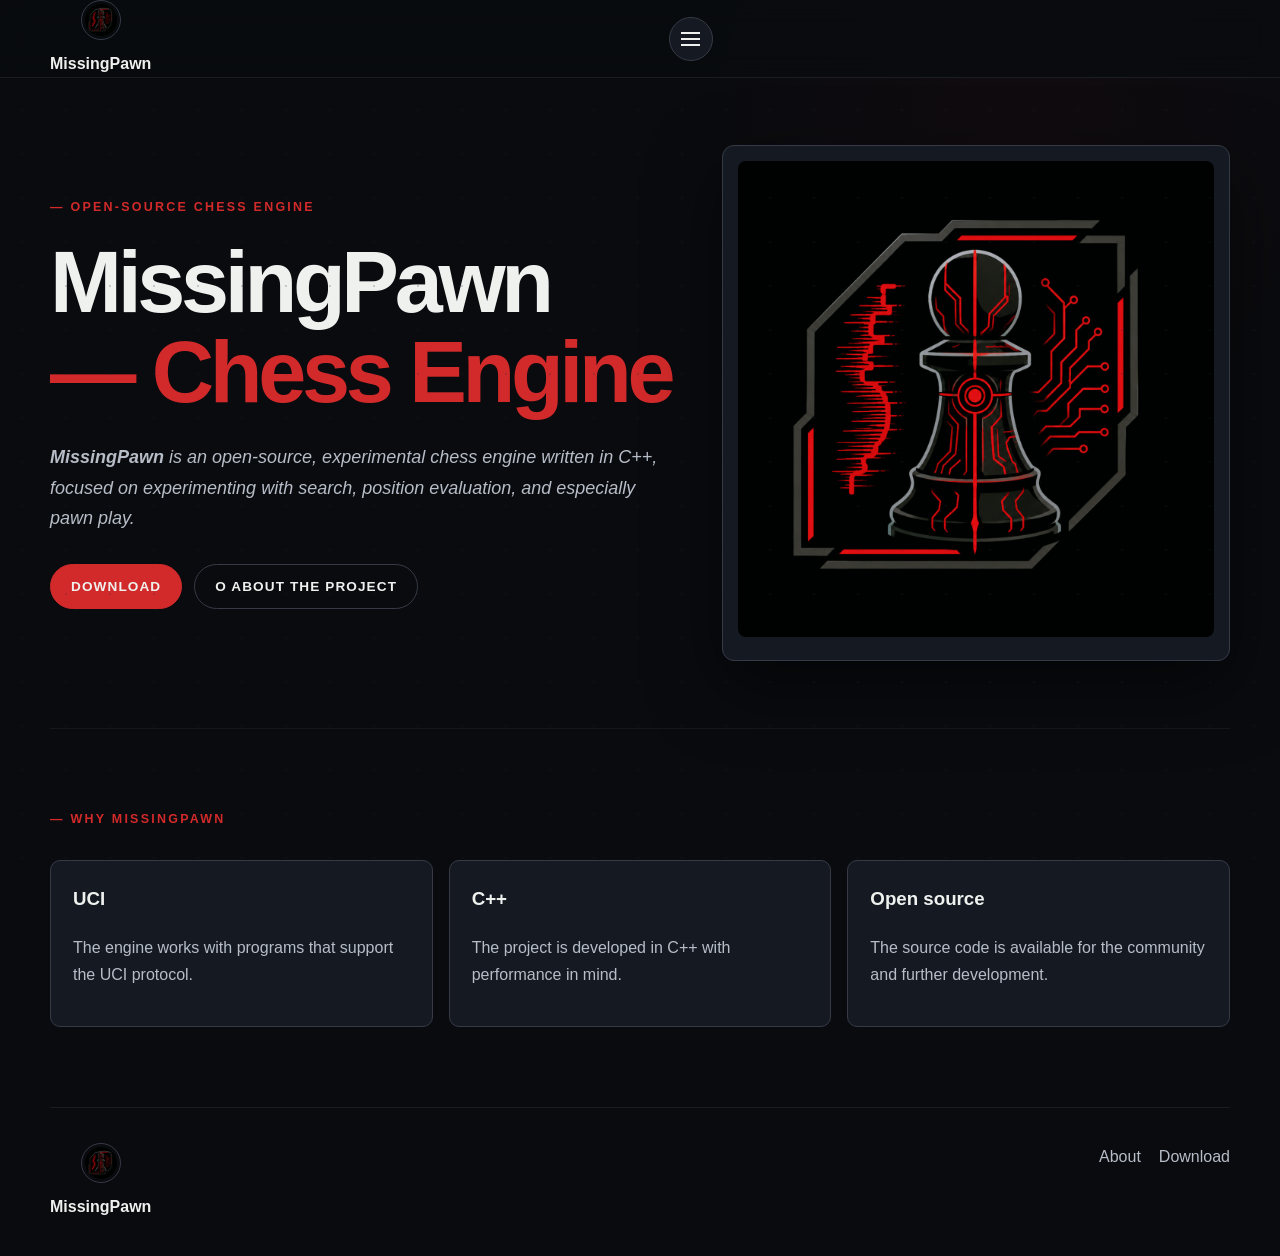
==== index.html @ 5ec64301 "new info" ====
<!doctype html>
<html lang="pl">

<head>
    <meta charset="utf-8">
    <meta name="google-site-verification" content="X1_j0wpabfdaiTEHLv1ereZzIuherlZGBF6dgvLdoUY" />
    <link rel="icon" href="assets/missingpawn-icon.ico" type="image/x-icon">
    <meta name="viewport" content="width=device-width, initial-scale=1">
    <meta name="description" content="MissingPawn — open-source UCI chess engine written in C++. Experimental project focused on pawn play and move search.">
    <link rel="canonical" href="https://missinghacker20.github.io/MissingPawn-website/">
    <meta property="og:title" content="MissingPawn — Open-Source Chess Engine">
    <meta property="og:description" content="Open-source UCI chess engine written in C++, focused on tactical pawn play.">
    <meta property="og:url" content="https://missinghacker20.github.io/MissingPawn-website/">
    <meta property="og:image" content="https://missinghacker20.github.io/MissingPawn-website/assets/missingpawn-logo.png">
    <meta property="og:image:alt" content="Official MissingPawn chess engine logo">
    <meta property="og:type" content="website">
    <meta name="twitter:card" content="summary">
    <meta name="twitter:title" content="MissingPawn — Open-Source Chess Engine">
    <meta name="twitter:description" content="Open-source UCI chess engine written in C++, focused on tactical pawn play.">
    <meta name="twitter:image" content="https://missinghacker20.github.io/MissingPawn-website/assets/missingpawn-logo.png">
<script type="application/ld+json">
         {"@context":"https://schema.org","@type":"SoftwareSourceCode","name":"MissingPawn","description":"Open-source UCI chess engine written in C++, focused on tactical pawn play.","programmingLanguage":"C++","codeRepository":"https://github.com/MissingHacker20/MissingPawn","author":{"@type":"Person","name":"MissingHacker20"},"url":"https://missinghacker20.github.io/MissingPawn-website/","image":"https://missinghacker20.github.io/MissingPawn-website/assets/missingpawn-logo.png"}
     </script>
    <title>MissingPawn — Open-Source Chess Engine</title>
    <style>
        :root {
            --bg: #090b0f;
            --panel: #151a22;
            --line: #353a46;
            --text: #eef1ee;
            --muted: #b7bdc7;
            --red: #d22a2a
        }

        * {
            box-sizing: border-box
        }

        html {
            scroll-behavior: smooth
        }

        body {
            margin: 0;
            color: var(--text);
            background: radial-gradient(circle at 80% 10%, #5b101018, transparent 25%), var(--bg);
            font: 16px/1.7 Segoe UI, Arial, sans-serif
        }

        body:before {
            content: "";
            position: fixed;
            inset: 0;
            background-image: radial-gradient(#202637 1px, transparent 1px);
            background-size: 44px 44px;
            opacity: .2;
            pointer-events: none
        }

        a {
            color: inherit;
            text-decoration: none
        }

        .site-header {
            position: sticky;
            top: 0;
            z-index: 2;
            background: #090b0fe8;
            border-bottom: 1px solid #ffffff14;
            backdrop-filter: blur(14px)
        }

        .header-wrap {
            width: min(1180px, calc(100% - 40px));
            min-height: 72px;
            margin: auto;
            display: flex;
            align-items: center;
            justify-content: space-between;
            gap: 20px
        }

        .brand {
            display: flex;
            flex-direction: column;
            align-items: center;
            gap: 10px;
            font-weight: 800
        }

        .brand img {
            width: 40px;
            height: 40px;
            border-radius: 50%;
            border: 1px solid var(--line);
            padding: 3px;
            aspect-ratio: 1;
        }

        .nav-toggle {
            display: flex;
            width: 44px;
            height: 44px;
            border: 1px solid var(--line);
            border-radius: 50%;
            background: var(--panel);
            color: var(--text);
            align-items: center;
            justify-content: center;
            cursor: pointer
        }

        .nav-toggle span,
        .nav-toggle span:before,
        .nav-toggle span:after {
            width: 19px;
            height: 2px;
            background: var(--text);
            display: block;
            position: relative
        }

        .nav-toggle span:before,
        .nav-toggle span:after {
            content: "";
            position: absolute;
            left: 0
        }

        .nav-toggle span:before {
            top: -6px
        }

        .nav-toggle span:after {
            top: 6px
        }

        .nav-toggle.open span {
            background: transparent
        }

        .nav-toggle.open span:before {
            top: 0;
            transform: rotate(45deg)
        }

        .nav-toggle.open span:after {
            top: 0;
            transform: rotate(-45deg)
        }

        .primary-menu {
            display: none;
            position: absolute;
            top: 72px;
            right: 20px;
            width: 240px;
            margin: 0;
            padding: 12px 20px;
            list-style: none;
            background: var(--panel);
            border: 1px solid var(--line);
            box-shadow: 0 15px 40px #0008
        }

        .primary-menu.open {
            display: block
        }

        .primary-menu a {
            display: block;
            padding: 10px 0;
            border-bottom: 1px solid #ffffff0f;
            color: var(--muted);
            font-weight: 700
        }

        .primary-menu a:hover,
        .primary-menu a.active {
            color: var(--text)
        }

        main,
        .site-footer {
            width: min(1180px, calc(100% - 40px));
            margin: auto
        }

        .hero {
            min-height: 650px;
            display: grid;
            grid-template-columns: 1.1fr .9fr;
            align-items: center;
            gap: 50px
        }

        .eyebrow,
        .kicker {
            color: var(--red);
            font-size: .78rem;
            font-weight: 800;
            letter-spacing: .18em;
            text-transform: uppercase
        }

        .eyebrow:before,
        .kicker:before {
            content: "— ";
        }

        h1 {
            font-size: clamp(3rem, 7vw, 5.4rem);
            line-height: 1.05;
            margin: 18px 0 24px;
            letter-spacing: -.05em
        }

        h1 span {
            color: var(--red)
        }

        p {
            color: var(--muted);
            max-width: 680px
        }

        .actions {
            display: flex;
            flex-wrap: wrap;
            gap: 12px;
            margin-top: 30px
        }

        .btn {
            display: inline-block;
            padding: 10px 20px;
            border: 1px solid var(--line);
            border-radius: 999px;
            font-weight: 800;
            font-size: .85rem;
            text-transform: uppercase;
            letter-spacing: .08em
        }

        .btn.primary {
            background: var(--red);
            border-color: var(--red)
        }

        .btn:hover {
            transform: translateY(-2px);
            border-color: var(--red)
        }

        .hero-visual {
            padding: 15px;
            border: 1px solid var(--line);
            border-radius: 12px;
            background: var(--panel);
            box-shadow: 0 25px 70px #0008
        }

        .hero-visual img {
            width: 100%;
            border-radius: 8px;
            aspect-ratio: 1;
        }

        .section {
            padding: 80px 0;
            border-top: 1px solid #ffffff0d
        }

        .cards {
            display: grid;
            grid-template-columns: repeat(3, 1fr);
            gap: 16px;
            margin-top: 30px
        }

        .card {
            padding: 22px;
            background: var(--panel);
            border: 1px solid var(--line);
            border-radius: 10px
        }

        .card h3 {
            margin-top: 0
        }

        .site-footer {
            padding: 35px 0;
            display: flex;
            justify-content: space-between;
            gap: 20px;
            border-top: 1px solid #ffffff12
        }

.footer-links {
            display: flex;
            gap: 18px;
            flex-wrap: wrap;
            color: var(--muted);
        }
        .lead { font-size: 1.125em; font-style: italic; }
    </style>
</head>

<body>
    <header class="site-header">
        <div class="header-wrap"><a class="brand" href="./"><img src="assets/missingpawn-logo.png" width="1024" height="1024"
                    alt="Logo MissingPawn"><span>MissingPawn</span></a><button class="nav-toggle" id="navToggle"
                aria-expanded="false" aria-controls="primaryMenu" aria-label="Open menu"><span></span></button>
            <nav>
                <ul class="primary-menu" id="primaryMenu">
                    <li><a class="active" href="./">Homepage</a></li>
                    <li><a href="About.html">About</a></li>
                    <li><a href="Downland.html">Download</a></li>
                </ul>
            </nav>
        </div>
    </header>
    <main>
        <section class="hero">
            <div>
                <div class="eyebrow">Open-source chess engine</div>
                <h1>MissingPawn<br><span>— Chess Engine</span></h1>
<p class="lead"><strong>MissingPawn</strong> is an open-source, experimental chess engine written in C++, focused on experimenting with search, position evaluation, and especially pawn play.</p>
                <div class="actions"><a class="btn primary" href="Downland.html">Download</a><a class="btn" href="About.html">O
                        About the project</a></div>
            </div>
            <div class="hero-visual"><img src="assets/missingpawn-logo.png" width="476" height="476" alt="MissingPawn chess engine"></div>
        </section>
        <section class="section">
            <div class="kicker">Why MissingPawn</div>
            <div class="cards">
                <article class="card">
                    <h3>UCI</h3>
                    <p>The engine works with programs that support the UCI protocol.</p>
                </article>
                <article class="card">
                    <h3>C++</h3>
                    <p>The project is developed in C++ with performance in mind.</p>
                </article>
                <article class="card">
                    <h3>Open source</h3>
                    <p>The source code is available for the community and further development.</p>
                </article>
            </div>
        </section>
    </main>
    <footer class="site-footer">
        <div class="brand"><img src="assets/missingpawn-logo.png" width="1024" height="1024" alt="Logo"><span>MissingPawn</span></div>
        <div class="footer-links"><a href="About.html">About</a><a href="Downland.html"
               >Download</a></div>
    </footer>
    <script>const b = document.getElementById('navToggle'), m = document.getElementById('primaryMenu'); b.addEventListener('click', () => { const open = m.classList.toggle('open'); b.classList.toggle('open', open); b.setAttribute('aria-expanded', open); });</script>
</body>

</html>
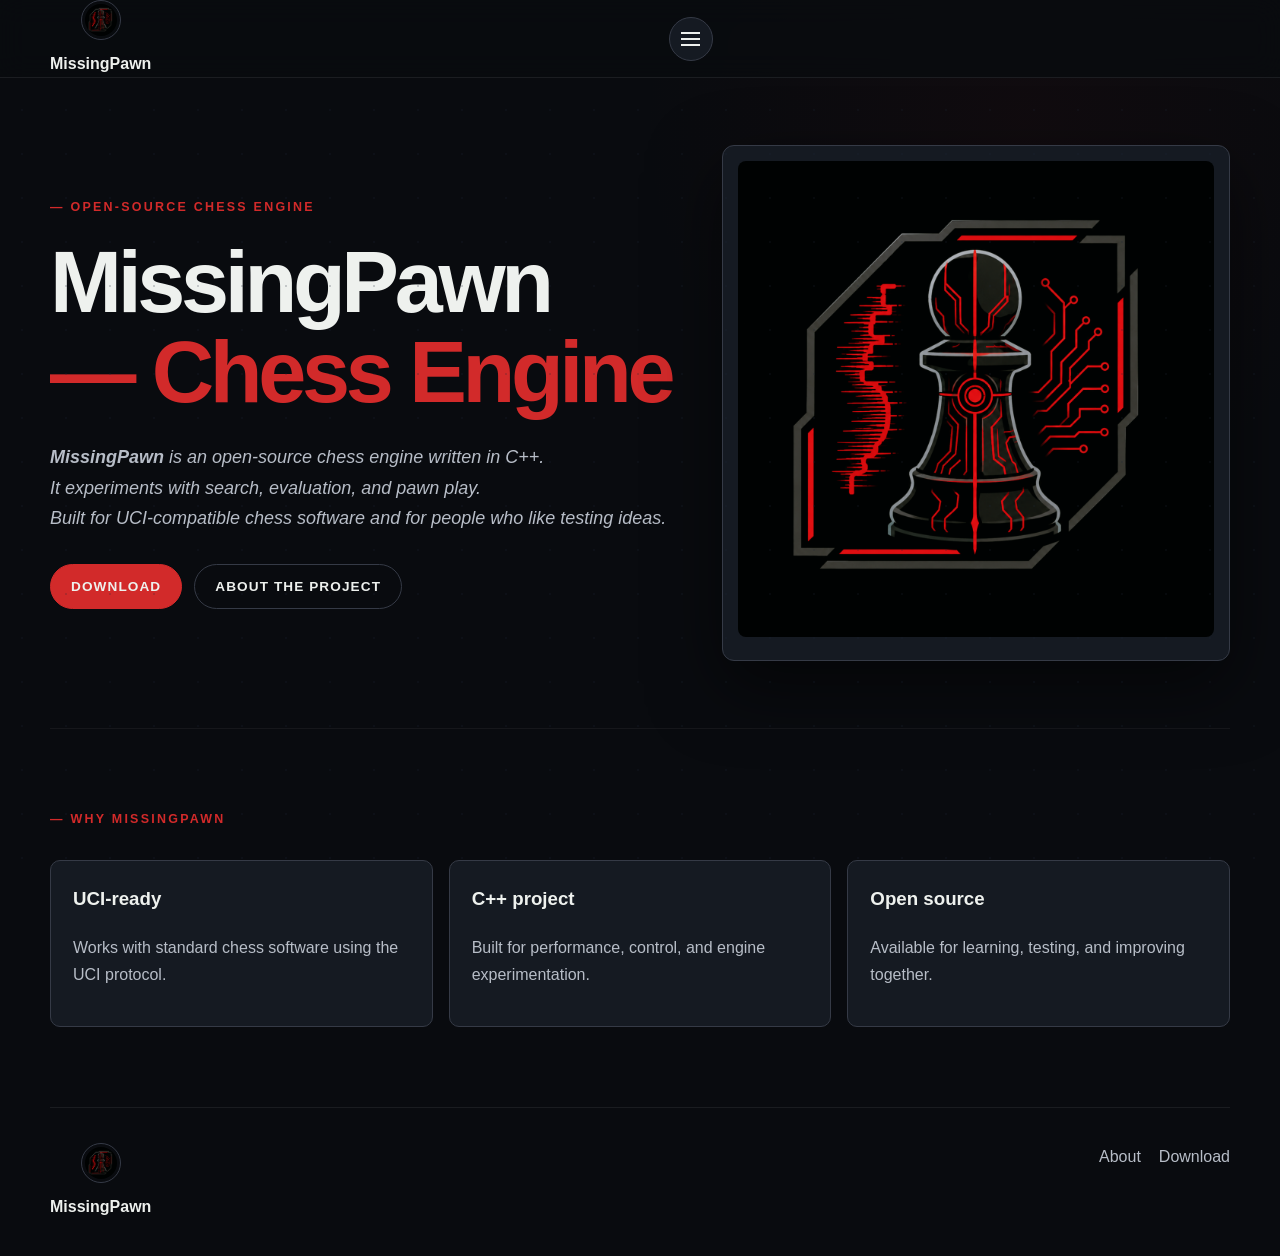
==== commit ea80ea8f: "new info v2" ====
--- a/index.html
+++ b/index.html
@@ -327,9 +327,10 @@
             <div>
                 <div class="eyebrow">Open-source chess engine</div>
                 <h1>MissingPawn<br><span>— Chess Engine</span></h1>
-<p class="lead"><strong>MissingPawn</strong> is an open-source, experimental chess engine written in C++, focused on experimenting with search, position evaluation, and especially pawn play.</p>
-                <div class="actions"><a class="btn primary" href="Downland.html">Download</a><a class="btn" href="About.html">O
-                        About the project</a></div>
+<p class="lead"><strong>MissingPawn</strong> is an open-source chess engine written in C++.
+<br class="lead">It experiments with search, evaluation, and pawn play.
+<br class="lead">Built for UCI-compatible chess software and for people who like testing ideas.</p>
+                <div class="actions"><a class="btn primary" href="Downland.html">Download</a><a class="btn" href="About.html">About the project</a></div>
             </div>
             <div class="hero-visual"><img src="assets/missingpawn-logo.png" width="476" height="476" alt="MissingPawn chess engine"></div>
         </section>
@@ -337,16 +338,16 @@
             <div class="kicker">Why MissingPawn</div>
             <div class="cards">
                 <article class="card">
-                    <h3>UCI</h3>
-                    <p>The engine works with programs that support the UCI protocol.</p>
+                    <h3>UCI-ready</h3>
+                    <p>Works with standard chess software using the UCI protocol.</p>
                 </article>
                 <article class="card">
-                    <h3>C++</h3>
-                    <p>The project is developed in C++ with performance in mind.</p>
+                    <h3>C++ project</h3>
+                    <p>Built for performance, control, and engine experimentation.</p>
                 </article>
                 <article class="card">
                     <h3>Open source</h3>
-                    <p>The source code is available for the community and further development.</p>
+                    <p>Available for learning, testing, and improving together.</p>
                 </article>
             </div>
         </section>
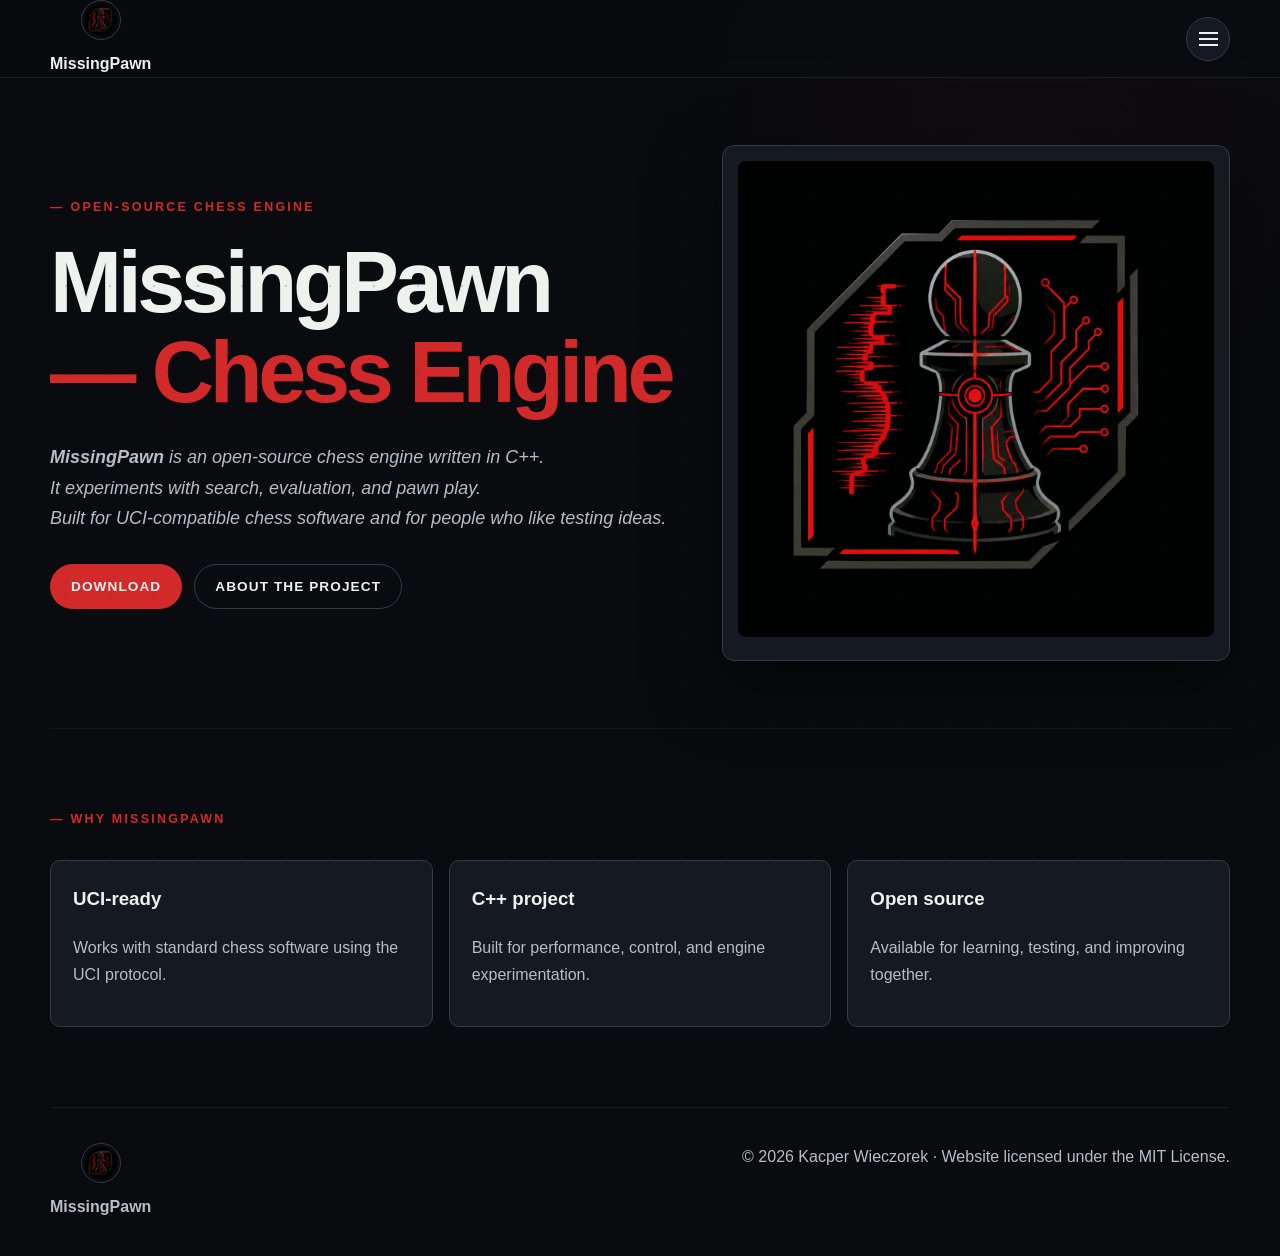
==== commit a315acfa: "format update" ====
--- a/index.html
+++ b/index.html
@@ -1,5 +1,5 @@
 <!doctype html>
-<html lang="pl">
+<html lang="en">
 
 <head>
     <meta charset="utf-8">
@@ -18,9 +18,19 @@
     <meta name="twitter:title" content="MissingPawn — Open-Source Chess Engine">
     <meta name="twitter:description" content="Open-source UCI chess engine written in C++, focused on tactical pawn play.">
     <meta name="twitter:image" content="https://missinghacker20.github.io/MissingPawn-website/assets/missingpawn-logo.png">
-<script type="application/ld+json">
-         {"@context":"https://schema.org","@type":"SoftwareSourceCode","name":"MissingPawn","description":"Open-source UCI chess engine written in C++, focused on tactical pawn play.","programmingLanguage":"C++","codeRepository":"https://github.com/MissingHacker20/MissingPawn","author":{"@type":"Person","name":"MissingHacker20"},"url":"https://missinghacker20.github.io/MissingPawn-website/","image":"https://missinghacker20.github.io/MissingPawn-website/assets/missingpawn-logo.png"}
-     </script>
+<!-- Goole tag -->
+    <script type="application/ld+json">
+        {"@context":"https://schema.org","@type":"SoftwareSourceCode","name":"MissingPawn","description":"Open-source UCI chess engine written in C++, focused on tactical pawn play.","programmingLanguage":"C++","codeRepository":"https://github.com/MissingHacker20/MissingPawn","author":{"@type":"Person","name":"MissingHacker20"},"url":"https://missinghacker20.github.io/MissingPawn-website/","image":"https://missinghacker20.github.io/MissingPawn-website/assets/missingpawn-logo.png"}
+</script>
+<!-- Google tag (gtag.js) -->
+<script async src="https://www.googletagmanager.com/gtag/js?id=G-GW6LMYG75T"></script>
+<script>
+  window.dataLayer = window.dataLayer || [];
+  function gtag(){dataLayer.push(arguments);}
+  gtag('js', new Date());
+
+  gtag('config', 'G-GW6LMYG75T');
+</script>
     <title>MissingPawn — Open-Source Chess Engine</title>
     <style>
         :root {
@@ -77,8 +87,9 @@
             margin: auto;
             display: flex;
             align-items: center;
-            justify-content: space-between;
-            gap: 20px
+            justify-content: flex-start;
+            gap: 20px;
+            font: 16px/1.7 Segoe UI, Arial, sans-serif
         }
 
         .brand {
@@ -100,6 +111,7 @@
 
         .nav-toggle {
             display: flex;
+            margin-left: 20px;
             width: 44px;
             height: 44px;
             border: 1px solid var(--line);
@@ -181,6 +193,10 @@
             color: var(--text)
         }
 
+        .header-wrap nav {
+            margin-left: auto
+        }
+
         main,
         .site-footer {
             width: min(1180px, calc(100% - 40px));
@@ -295,15 +311,17 @@
             display: flex;
             justify-content: space-between;
             gap: 20px;
-            border-top: 1px solid #ffffff12
-        }
-
-.footer-links {
-            display: flex;
-            gap: 18px;
-            flex-wrap: wrap;
+            border-top: 1px solid #ffffff12;
             color: var(--muted);
-        }
+            font: 16px/1.7 Segoe UI, Arial, sans-serif
+        }
+
+        @media(max-width:600px) {
+            .site-footer {
+                flex-direction: column
+            }
+        }
+
         .lead { font-size: 1.125em; font-style: italic; }
     </style>
 </head>
@@ -311,15 +329,17 @@
 <body>
     <header class="site-header">
         <div class="header-wrap"><a class="brand" href="./"><img src="assets/missingpawn-logo.png" width="1024" height="1024"
-                    alt="Logo MissingPawn"><span>MissingPawn</span></a><button class="nav-toggle" id="navToggle"
-                aria-expanded="false" aria-controls="primaryMenu" aria-label="Open menu"><span></span></button>
+                    alt="Logo MissingPawn"><span>MissingPawn</span></a>
             <nav>
                 <ul class="primary-menu" id="primaryMenu">
                     <li><a class="active" href="./">Homepage</a></li>
                     <li><a href="About.html">About</a></li>
-                    <li><a href="Downland.html">Download</a></li>
+                    <li><a href="Download.html">Download</a></li>
+                    <li><a href="TAPA.html">TAPA</a></li>
                 </ul>
             </nav>
+            <button class="nav-toggle" id="navToggle" aria-expanded="false" aria-controls="primaryMenu"
+                aria-label="Open menu"><span></span></button>
         </div>
     </header>
     <main>
@@ -330,7 +350,7 @@
 <p class="lead"><strong>MissingPawn</strong> is an open-source chess engine written in C++.
 <br class="lead">It experiments with search, evaluation, and pawn play.
 <br class="lead">Built for UCI-compatible chess software and for people who like testing ideas.</p>
-                <div class="actions"><a class="btn primary" href="Downland.html">Download</a><a class="btn" href="About.html">About the project</a></div>
+                <div class="actions"><a class="btn primary" href="Download.html">Download</a><a class="btn" href="About.html">About the project</a></div>
             </div>
             <div class="hero-visual"><img src="assets/missingpawn-logo.png" width="476" height="476" alt="MissingPawn chess engine"></div>
         </section>
@@ -354,8 +374,7 @@
     </main>
     <footer class="site-footer">
         <div class="brand"><img src="assets/missingpawn-logo.png" width="1024" height="1024" alt="Logo"><span>MissingPawn</span></div>
-        <div class="footer-links"><a href="About.html">About</a><a href="Downland.html"
-               >Download</a></div>
+        <div>© 2026 Kacper Wieczorek · Website licensed under the <a href="LICENSE">MIT License</a>.</div>
     </footer>
     <script>const b = document.getElementById('navToggle'), m = document.getElementById('primaryMenu'); b.addEventListener('click', () => { const open = m.classList.toggle('open'); b.classList.toggle('open', open); b.setAttribute('aria-expanded', open); });</script>
 </body>
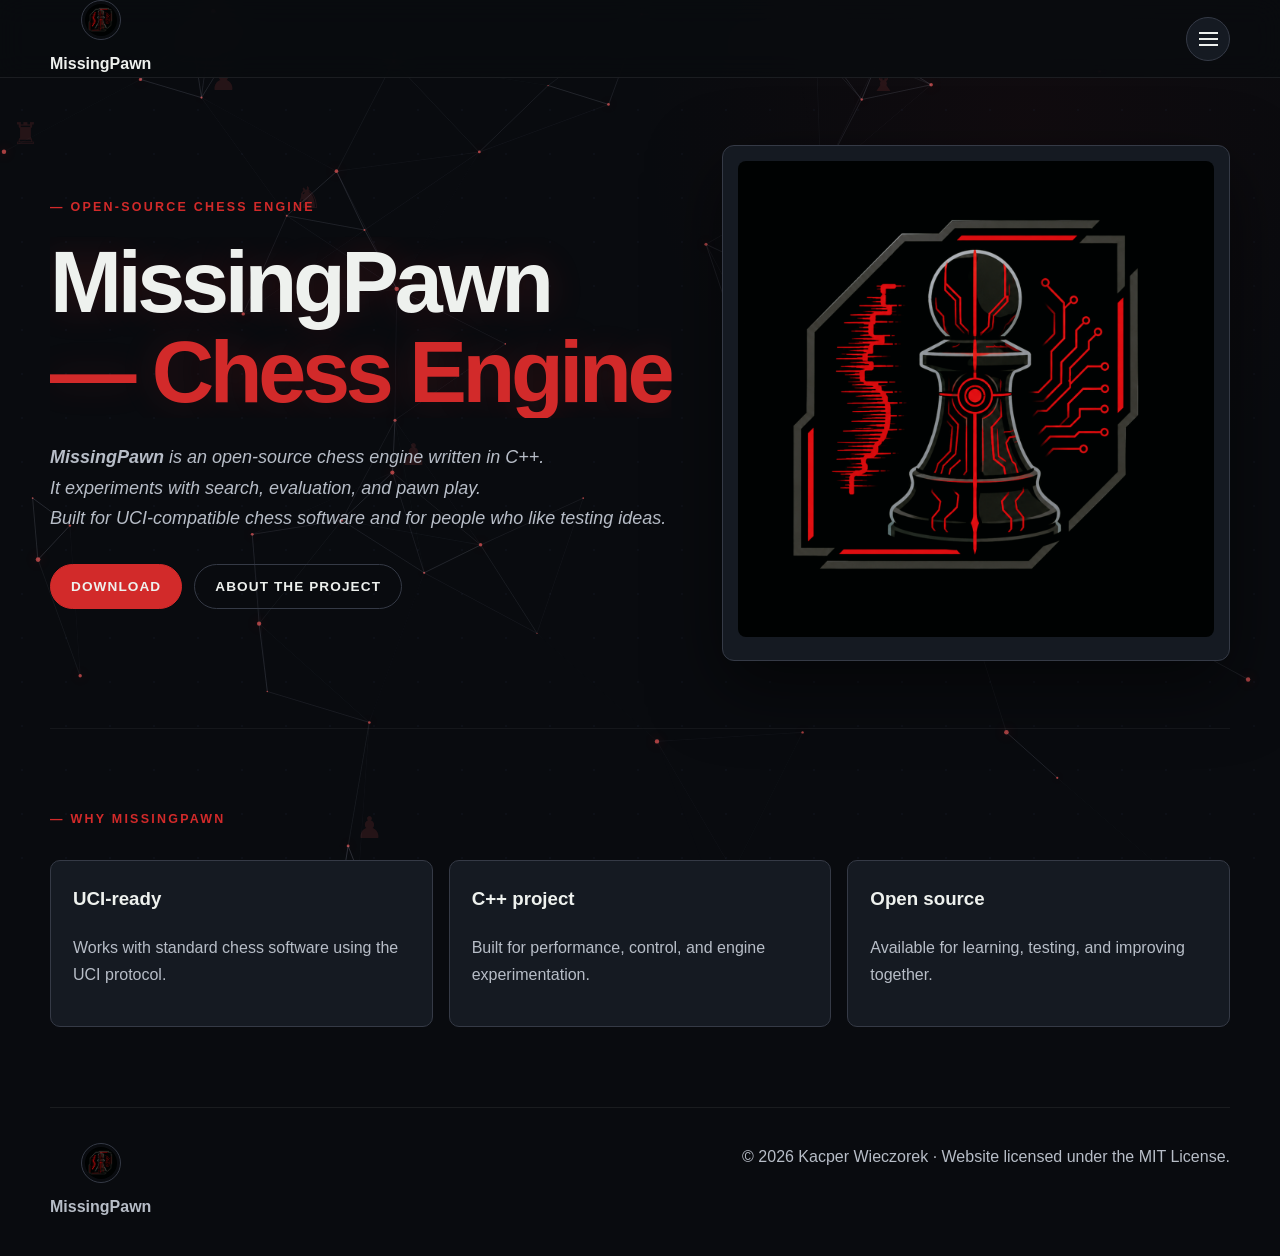
==== commit c9df372d: "add animations" ====
--- a/index.html
+++ b/index.html
@@ -5,6 +5,7 @@
     <meta charset="utf-8">
     <meta name="google-site-verification" content="X1_j0wpabfdaiTEHLv1ereZzIuherlZGBF6dgvLdoUY" />
     <link rel="icon" href="assets/missingpawn-icon.ico" type="image/x-icon">
+    <link rel="stylesheet" href="assets/site-effects.css">
     <meta name="viewport" content="width=device-width, initial-scale=1">
     <meta name="description" content="MissingPawn — open-source UCI chess engine written in C++. Experimental project focused on pawn play and move search.">
     <link rel="canonical" href="https://missinghacker20.github.io/MissingPawn-website/">
@@ -319,6 +320,92 @@
         @media(max-width:600px) {
             .site-footer {
                 flex-direction: column
+            }
+        }
+
+        @keyframes page-enter {
+            from {
+                opacity: 0;
+                transform: translateY(16px)
+            }
+
+            to {
+                opacity: 1;
+                transform: translateY(0)
+            }
+        }
+
+        .site-header {
+            animation: header-enter .55s ease-out both
+        }
+
+        @keyframes header-enter {
+            from {
+                opacity: 0;
+                transform: translateY(-12px)
+            }
+
+            to {
+                opacity: 1;
+                transform: translateY(0)
+            }
+        }
+
+        main > * {
+            animation: page-enter .65s ease-out both
+        }
+
+        main > :nth-child(2) {
+            animation-delay: .1s
+        }
+
+        main > :nth-child(3) {
+            animation-delay: .2s
+        }
+
+        main > :nth-child(4) {
+            animation-delay: .3s
+        }
+
+        .cards > *,
+        .actions > * {
+            animation: page-enter .65s ease-out both
+        }
+
+        .cards > :nth-child(2) {
+            animation-delay: .12s
+        }
+
+        .cards > :nth-child(3) {
+            animation-delay: .24s
+        }
+
+        .nav-toggle,
+        .btn,
+        .card,
+        .hero-visual {
+            transition: transform .2s ease, border-color .2s ease, background-color .2s ease
+        }
+
+        .nav-toggle:hover,
+        .btn:hover {
+            transform: translateY(-2px)
+        }
+
+        .card:hover,
+        .hero-visual:hover {
+            transform: translateY(-4px);
+            border-color: var(--red)
+        }
+
+        @media(prefers-reduced-motion:reduce) {
+            *,
+            *::before,
+            *::after {
+                scroll-behavior: auto !important;
+                animation-duration: .01ms !important;
+                animation-iteration-count: 1 !important;
+                transition-duration: .01ms !important
             }
         }
 
@@ -377,6 +464,7 @@
         <div>© 2026 Kacper Wieczorek · Website licensed under the <a href="LICENSE">MIT License</a>.</div>
     </footer>
     <script>const b = document.getElementById('navToggle'), m = document.getElementById('primaryMenu'); b.addEventListener('click', () => { const open = m.classList.toggle('open'); b.classList.toggle('open', open); b.setAttribute('aria-expanded', open); });</script>
+    <script src="assets/site-effects.js"></script>
 </body>
 
 </html>
--- a/assets/site-effects.css
+++ b/assets/site-effects.css
@@ -0,0 +1,61 @@
+body {
+    isolation: isolate;
+}
+
+body::before {
+    z-index: 0;
+}
+
+.ambient-canvas {
+    position: fixed;
+    inset: 0;
+    z-index: 1;
+    width: 100%;
+    height: 100%;
+    pointer-events: none;
+    opacity: .9;
+}
+
+body > header,
+body > main,
+body > footer {
+    position: relative;
+    z-index: 2;
+}
+
+body > header.site-header {
+    z-index: 3;
+}
+
+h1 {
+    text-shadow: 0 0 34px rgba(210, 42, 42, .18);
+}
+
+h1.motion-reveal {
+    clip-path: inset(0 100% 0 0);
+    transition: clip-path 1.1s cubic-bezier(.2, .75, .25, 1);
+}
+
+h1.motion-reveal.is-visible {
+    clip-path: inset(0);
+    animation: title-glow 4s ease-in-out 1.1s infinite alternate;
+}
+
+@keyframes title-glow {
+    from {
+        text-shadow: 0 0 20px rgba(210, 42, 42, .12);
+    }
+
+    to {
+        text-shadow: 0 0 42px rgba(210, 42, 42, .32);
+    }
+}
+
+@media (prefers-reduced-motion: reduce) {
+    h1.motion-reveal,
+    h1.motion-reveal.is-visible {
+        clip-path: none;
+        transition: none;
+        animation: none;
+    }
+}
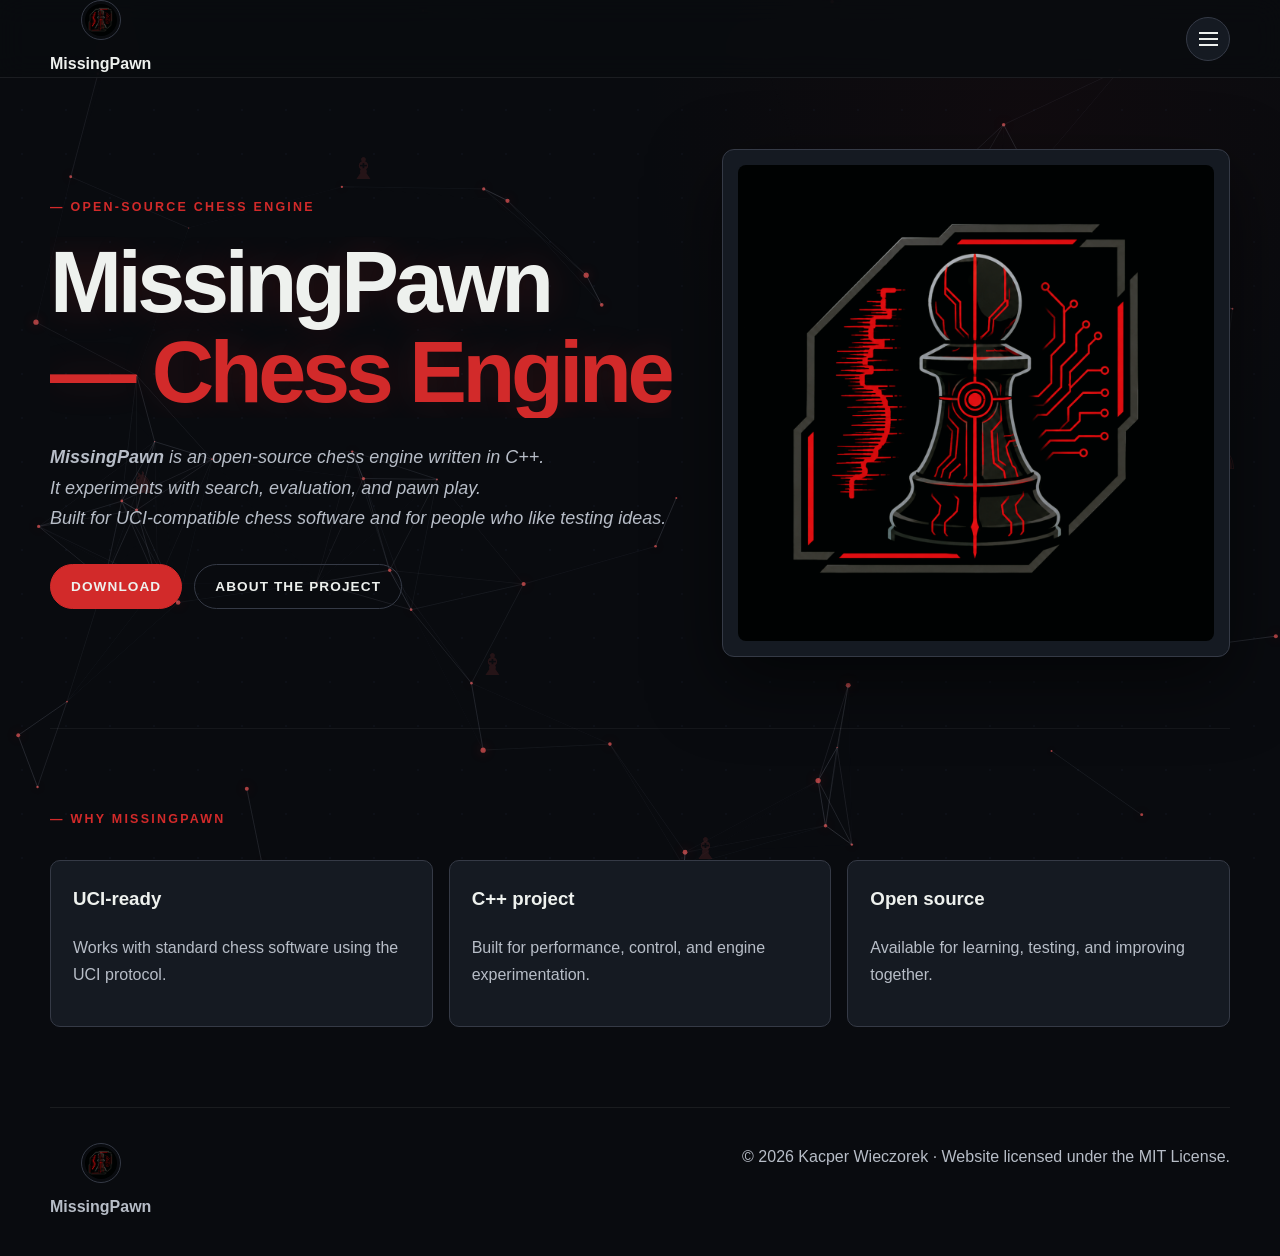
==== commit f8988e52: "data update" ====
--- a/index.html
+++ b/index.html
@@ -5,6 +5,8 @@
     <meta charset="utf-8">
     <meta name="google-site-verification" content="X1_j0wpabfdaiTEHLv1ereZzIuherlZGBF6dgvLdoUY" />
     <link rel="icon" href="assets/missingpawn-icon.ico" type="image/x-icon">
+    <link rel="stylesheet" href="assets/common.css">
+    <link rel="stylesheet" href="assets/home.css">
     <link rel="stylesheet" href="assets/site-effects.css">
     <meta name="viewport" content="width=device-width, initial-scale=1">
     <meta name="description" content="MissingPawn — open-source UCI chess engine written in C++. Experimental project focused on pawn play and move search.">
@@ -19,7 +21,7 @@
     <meta name="twitter:title" content="MissingPawn — Open-Source Chess Engine">
     <meta name="twitter:description" content="Open-source UCI chess engine written in C++, focused on tactical pawn play.">
     <meta name="twitter:image" content="https://missinghacker20.github.io/MissingPawn-website/assets/missingpawn-logo.png">
-<!-- Goole tag -->
+<!-- Google tag -->
     <script type="application/ld+json">
         {"@context":"https://schema.org","@type":"SoftwareSourceCode","name":"MissingPawn","description":"Open-source UCI chess engine written in C++, focused on tactical pawn play.","programmingLanguage":"C++","codeRepository":"https://github.com/MissingHacker20/MissingPawn","author":{"@type":"Person","name":"MissingHacker20"},"url":"https://missinghacker20.github.io/MissingPawn-website/","image":"https://missinghacker20.github.io/MissingPawn-website/assets/missingpawn-logo.png"}
 </script>
@@ -33,384 +35,6 @@
   gtag('config', 'G-GW6LMYG75T');
 </script>
     <title>MissingPawn — Open-Source Chess Engine</title>
-    <style>
-        :root {
-            --bg: #090b0f;
-            --panel: #151a22;
-            --line: #353a46;
-            --text: #eef1ee;
-            --muted: #b7bdc7;
-            --red: #d22a2a
-        }
-
-        * {
-            box-sizing: border-box
-        }
-
-        html {
-            scroll-behavior: smooth
-        }
-
-        body {
-            margin: 0;
-            color: var(--text);
-            background: radial-gradient(circle at 80% 10%, #5b101018, transparent 25%), var(--bg);
-            font: 16px/1.7 Segoe UI, Arial, sans-serif
-        }
-
-        body:before {
-            content: "";
-            position: fixed;
-            inset: 0;
-            background-image: radial-gradient(#202637 1px, transparent 1px);
-            background-size: 44px 44px;
-            opacity: .2;
-            pointer-events: none
-        }
-
-        a {
-            color: inherit;
-            text-decoration: none
-        }
-
-        .site-header {
-            position: sticky;
-            top: 0;
-            z-index: 2;
-            background: #090b0fe8;
-            border-bottom: 1px solid #ffffff14;
-            backdrop-filter: blur(14px)
-        }
-
-        .header-wrap {
-            width: min(1180px, calc(100% - 40px));
-            min-height: 72px;
-            margin: auto;
-            display: flex;
-            align-items: center;
-            justify-content: flex-start;
-            gap: 20px;
-            font: 16px/1.7 Segoe UI, Arial, sans-serif
-        }
-
-        .brand {
-            display: flex;
-            flex-direction: column;
-            align-items: center;
-            gap: 10px;
-            font-weight: 800
-        }
-
-        .brand img {
-            width: 40px;
-            height: 40px;
-            border-radius: 50%;
-            border: 1px solid var(--line);
-            padding: 3px;
-            aspect-ratio: 1;
-        }
-
-        .nav-toggle {
-            display: flex;
-            margin-left: 20px;
-            width: 44px;
-            height: 44px;
-            border: 1px solid var(--line);
-            border-radius: 50%;
-            background: var(--panel);
-            color: var(--text);
-            align-items: center;
-            justify-content: center;
-            cursor: pointer
-        }
-
-        .nav-toggle span,
-        .nav-toggle span:before,
-        .nav-toggle span:after {
-            width: 19px;
-            height: 2px;
-            background: var(--text);
-            display: block;
-            position: relative
-        }
-
-        .nav-toggle span:before,
-        .nav-toggle span:after {
-            content: "";
-            position: absolute;
-            left: 0
-        }
-
-        .nav-toggle span:before {
-            top: -6px
-        }
-
-        .nav-toggle span:after {
-            top: 6px
-        }
-
-        .nav-toggle.open span {
-            background: transparent
-        }
-
-        .nav-toggle.open span:before {
-            top: 0;
-            transform: rotate(45deg)
-        }
-
-        .nav-toggle.open span:after {
-            top: 0;
-            transform: rotate(-45deg)
-        }
-
-        .primary-menu {
-            display: none;
-            position: absolute;
-            top: 72px;
-            right: 20px;
-            width: 240px;
-            margin: 0;
-            padding: 12px 20px;
-            list-style: none;
-            background: var(--panel);
-            border: 1px solid var(--line);
-            box-shadow: 0 15px 40px #0008
-        }
-
-        .primary-menu.open {
-            display: block
-        }
-
-        .primary-menu a {
-            display: block;
-            padding: 10px 0;
-            border-bottom: 1px solid #ffffff0f;
-            color: var(--muted);
-            font-weight: 700
-        }
-
-        .primary-menu a:hover,
-        .primary-menu a.active {
-            color: var(--text)
-        }
-
-        .header-wrap nav {
-            margin-left: auto
-        }
-
-        main,
-        .site-footer {
-            width: min(1180px, calc(100% - 40px));
-            margin: auto
-        }
-
-        .hero {
-            min-height: 650px;
-            display: grid;
-            grid-template-columns: 1.1fr .9fr;
-            align-items: center;
-            gap: 50px
-        }
-
-        .eyebrow,
-        .kicker {
-            color: var(--red);
-            font-size: .78rem;
-            font-weight: 800;
-            letter-spacing: .18em;
-            text-transform: uppercase
-        }
-
-        .eyebrow:before,
-        .kicker:before {
-            content: "— ";
-        }
-
-        h1 {
-            font-size: clamp(3rem, 7vw, 5.4rem);
-            line-height: 1.05;
-            margin: 18px 0 24px;
-            letter-spacing: -.05em
-        }
-
-        h1 span {
-            color: var(--red)
-        }
-
-        p {
-            color: var(--muted);
-            max-width: 680px
-        }
-
-        .actions {
-            display: flex;
-            flex-wrap: wrap;
-            gap: 12px;
-            margin-top: 30px
-        }
-
-        .btn {
-            display: inline-block;
-            padding: 10px 20px;
-            border: 1px solid var(--line);
-            border-radius: 999px;
-            font-weight: 800;
-            font-size: .85rem;
-            text-transform: uppercase;
-            letter-spacing: .08em
-        }
-
-        .btn.primary {
-            background: var(--red);
-            border-color: var(--red)
-        }
-
-        .btn:hover {
-            transform: translateY(-2px);
-            border-color: var(--red)
-        }
-
-        .hero-visual {
-            padding: 15px;
-            border: 1px solid var(--line);
-            border-radius: 12px;
-            background: var(--panel);
-            box-shadow: 0 25px 70px #0008
-        }
-
-        .hero-visual img {
-            width: 100%;
-            border-radius: 8px;
-            aspect-ratio: 1;
-        }
-
-        .section {
-            padding: 80px 0;
-            border-top: 1px solid #ffffff0d
-        }
-
-        .cards {
-            display: grid;
-            grid-template-columns: repeat(3, 1fr);
-            gap: 16px;
-            margin-top: 30px
-        }
-
-        .card {
-            padding: 22px;
-            background: var(--panel);
-            border: 1px solid var(--line);
-            border-radius: 10px
-        }
-
-        .card h3 {
-            margin-top: 0
-        }
-
-        .site-footer {
-            padding: 35px 0;
-            display: flex;
-            justify-content: space-between;
-            gap: 20px;
-            border-top: 1px solid #ffffff12;
-            color: var(--muted);
-            font: 16px/1.7 Segoe UI, Arial, sans-serif
-        }
-
-        @media(max-width:600px) {
-            .site-footer {
-                flex-direction: column
-            }
-        }
-
-        @keyframes page-enter {
-            from {
-                opacity: 0;
-                transform: translateY(16px)
-            }
-
-            to {
-                opacity: 1;
-                transform: translateY(0)
-            }
-        }
-
-        .site-header {
-            animation: header-enter .55s ease-out both
-        }
-
-        @keyframes header-enter {
-            from {
-                opacity: 0;
-                transform: translateY(-12px)
-            }
-
-            to {
-                opacity: 1;
-                transform: translateY(0)
-            }
-        }
-
-        main > * {
-            animation: page-enter .65s ease-out both
-        }
-
-        main > :nth-child(2) {
-            animation-delay: .1s
-        }
-
-        main > :nth-child(3) {
-            animation-delay: .2s
-        }
-
-        main > :nth-child(4) {
-            animation-delay: .3s
-        }
-
-        .cards > *,
-        .actions > * {
-            animation: page-enter .65s ease-out both
-        }
-
-        .cards > :nth-child(2) {
-            animation-delay: .12s
-        }
-
-        .cards > :nth-child(3) {
-            animation-delay: .24s
-        }
-
-        .nav-toggle,
-        .btn,
-        .card,
-        .hero-visual {
-            transition: transform .2s ease, border-color .2s ease, background-color .2s ease
-        }
-
-        .nav-toggle:hover,
-        .btn:hover {
-            transform: translateY(-2px)
-        }
-
-        .card:hover,
-        .hero-visual:hover {
-            transform: translateY(-4px);
-            border-color: var(--red)
-        }
-
-        @media(prefers-reduced-motion:reduce) {
-            *,
-            *::before,
-            *::after {
-                scroll-behavior: auto !important;
-                animation-duration: .01ms !important;
-                animation-iteration-count: 1 !important;
-                transition-duration: .01ms !important
-            }
-        }
-
-        .lead { font-size: 1.125em; font-style: italic; }
-    </style>
 </head>
 
 <body>
@@ -426,7 +50,7 @@
                 </ul>
             </nav>
             <button class="nav-toggle" id="navToggle" aria-expanded="false" aria-controls="primaryMenu"
-                aria-label="Open menu"><span></span></button>
+                aria-label="Open menu" type="button"><span></span></button>
         </div>
     </header>
     <main>
@@ -463,7 +87,7 @@
         <div class="brand"><img src="assets/missingpawn-logo.png" width="1024" height="1024" alt="Logo"><span>MissingPawn</span></div>
         <div>© 2026 Kacper Wieczorek · Website licensed under the <a href="LICENSE">MIT License</a>.</div>
     </footer>
-    <script>const b = document.getElementById('navToggle'), m = document.getElementById('primaryMenu'); b.addEventListener('click', () => { const open = m.classList.toggle('open'); b.classList.toggle('open', open); b.setAttribute('aria-expanded', open); });</script>
+    <script>const b=document.getElementById('navToggle'),m=document.getElementById('primaryMenu');b.addEventListener('click',()=>{const open=m.classList.toggle('open');b.classList.toggle('open',open);b.setAttribute('aria-expanded',open);b.setAttribute('aria-label',open?'Close menu':'Open menu');});</script>
     <script src="assets/site-effects.js"></script>
 </body>
 
--- a/assets/common.css
+++ b/assets/common.css
@@ -0,0 +1,217 @@
+/* Shared site styles */
+:root {
+    --bg: #090b0f;
+    --panel: #151a22;
+    --line: #353a46;
+    --text: #eef1ee;
+    --muted: #b7bdc7;
+    --red: #d22a2a
+}
+
+* {
+    box-sizing: border-box
+}
+
+a {
+    color: inherit;
+    text-decoration: none
+}
+
+.site-header {
+    position: sticky;
+    top: 0;
+    z-index: 3;
+    background: #090b0fe8;
+    border-bottom: 1px solid #ffffff14;
+    backdrop-filter: blur(14px)
+}
+
+.header-wrap,
+.site-footer {
+    width: min(1180px, calc(100% - 40px));
+    margin: auto
+}
+
+.header-wrap {
+    min-height: 72px;
+    display: flex;
+    align-items: center;
+    justify-content: flex-start;
+    gap: 20px;
+    font: 16px/1.7 Segoe UI, Arial, sans-serif
+}
+
+.brand {
+    display: flex;
+    flex-direction: column;
+    align-items: center;
+    gap: 10px;
+    font-weight: 800
+}
+
+.brand img {
+    width: 40px;
+    height: 40px;
+    border: 1px solid var(--line);
+    border-radius: 50%;
+    padding: 3px;
+    aspect-ratio: 1
+}
+
+.nav-toggle {
+    display: flex;
+    margin-left: 20px;
+    width: 44px;
+    height: 44px;
+    border: 1px solid var(--line);
+    border-radius: 50%;
+    background: var(--panel);
+    color: var(--text);
+    align-items: center;
+    justify-content: center;
+    cursor: pointer
+}
+
+.nav-toggle span,
+.nav-toggle span:before,
+.nav-toggle span:after {
+    width: 19px;
+    height: 2px;
+    background: var(--text);
+    display: block;
+    position: relative
+}
+
+.nav-toggle span:before,
+.nav-toggle span:after {
+    content: "";
+    position: absolute;
+    left: 0
+}
+
+.nav-toggle span:before {
+    top: -6px
+}
+
+.nav-toggle span:after {
+    top: 6px
+}
+
+.nav-toggle.open span {
+    background: transparent
+}
+
+.nav-toggle.open span:before {
+    top: 0;
+    transform: rotate(45deg)
+}
+
+.nav-toggle.open span:after {
+    top: 0;
+    transform: rotate(-45deg)
+}
+
+.primary-menu {
+    display: none;
+    position: absolute;
+    top: 72px;
+    right: 20px;
+    width: min(240px, calc(100vw - 40px));
+    margin: 0;
+    padding: 12px 20px;
+    list-style: none;
+    background: var(--panel);
+    border: 1px solid var(--line);
+    box-shadow: 0 15px 40px #0008
+}
+
+.primary-menu.open {
+    display: block
+}
+
+.primary-menu a {
+    display: block;
+    padding: 10px 0;
+    border-bottom: 1px solid #ffffff0f;
+    color: var(--muted);
+    font-weight: 700
+}
+
+.primary-menu a:hover,
+.primary-menu a.active {
+    color: var(--text)
+}
+
+.header-wrap nav {
+    margin-left: auto
+}
+
+.site-footer {
+    padding: 35px 0;
+    display: flex;
+    justify-content: space-between;
+    gap: 20px;
+    border-top: 1px solid #ffffff12;
+    color: var(--muted);
+    font: 16px/1.7 Segoe UI, Arial, sans-serif
+}
+
+.nav-toggle,
+.btn,
+.card,
+.hero-visual,
+.panel,
+.objective,
+.info-panel {
+    transition: transform .2s ease, border-color .2s ease, background-color .2s ease
+}
+
+@media(max-width:600px) {
+    .site-footer {
+        flex-direction: column
+    }
+}
+
+@keyframes page-enter {
+    from {
+        opacity: 0;
+        transform: translateY(16px)
+    }
+
+    to {
+        opacity: 1;
+        transform: translateY(0)
+    }
+}
+
+.site-header {
+    animation: header-enter .55s ease-out both
+}
+
+@keyframes header-enter {
+    from {
+        opacity: 0;
+        transform: translateY(-12px)
+    }
+
+    to {
+        opacity: 1;
+        transform: translateY(0)
+    }
+}
+
+main>* {
+    animation: page-enter .65s ease-out both
+}
+
+@media(prefers-reduced-motion:reduce) {
+
+    *,
+    *::before,
+    *::after {
+        scroll-behavior: auto !important;
+        animation-duration: .01ms !important;
+        animation-iteration-count: 1 !important;
+        transition-duration: .01ms !important
+    }
+}
--- a/assets/home.css
+++ b/assets/home.css
@@ -0,0 +1,187 @@
+body {
+    margin: 0;
+    color: var(--text);
+    background: radial-gradient(circle at 80% 10%, #5b101018, transparent 25%), var(--bg);
+    font: 16px/1.7 Segoe UI, Arial, sans-serif
+}
+
+body:before {
+    content: "";
+    position: fixed;
+    inset: 0;
+    background-image: radial-gradient(#202637 1px, transparent 1px);
+    background-size: 44px 44px;
+    opacity: .2;
+    pointer-events: none
+}
+
+main,
+.site-footer {
+    width: min(1180px, calc(100% - 40px));
+    margin: auto
+}
+
+.hero {
+    min-height: 650px;
+    display: grid;
+    grid-template-columns: minmax(0, 1.1fr) minmax(0, .9fr);
+    align-items: center;
+    gap: 50px
+}
+
+.eyebrow,
+.kicker {
+    color: var(--red);
+    font-size: .78rem;
+    font-weight: 800;
+    letter-spacing: .18em;
+    text-transform: uppercase
+}
+
+.eyebrow:before,
+.kicker:before {
+    content: "— "
+}
+
+h1 {
+    font-size: clamp(3rem, 7vw, 5.4rem);
+    line-height: 1.05;
+    margin: 18px 0 24px;
+    letter-spacing: -.05em
+}
+
+h1 span {
+    color: var(--red)
+}
+
+p {
+    color: var(--muted);
+    max-width: 680px
+}
+
+.lead {
+    font-size: 1.125em;
+    font-style: italic
+}
+
+.actions {
+    display: flex;
+    flex-wrap: wrap;
+    gap: 12px;
+    margin-top: 30px
+}
+
+.btn {
+    display: inline-block;
+    padding: 10px 20px;
+    border: 1px solid var(--line);
+    border-radius: 999px;
+    font-weight: 800;
+    font-size: .85rem;
+    text-transform: uppercase;
+    letter-spacing: .08em
+}
+
+.btn.primary {
+    background: var(--red);
+    border-color: var(--red)
+}
+
+.btn:hover {
+    transform: translateY(-2px);
+    border-color: var(--red)
+}
+
+.hero-visual {
+    padding: 15px;
+    border: 1px solid var(--line);
+    border-radius: 12px;
+    background: var(--panel);
+    box-shadow: 0 25px 70px #0008
+}
+
+.hero-visual img {
+    display: block;
+    width: 100%;
+    height: auto;
+    border-radius: 8px;
+    aspect-ratio: 1
+}
+
+.section {
+    padding: 80px 0;
+    border-top: 1px solid #ffffff0d
+}
+
+.cards {
+    display: grid;
+    grid-template-columns: repeat(3, minmax(0, 1fr));
+    gap: 16px;
+    margin-top: 30px
+}
+
+.card {
+    min-width: 0;
+    padding: 22px;
+    background: var(--panel);
+    border: 1px solid var(--line);
+    border-radius: 10px
+}
+
+.card h3 {
+    margin-top: 0
+}
+
+.card:hover,
+.hero-visual:hover {
+    transform: translateY(-4px);
+    border-color: var(--red)
+}
+
+.cards>*,
+.actions>* {
+    animation: page-enter .65s ease-out both
+}
+
+.cards>:nth-child(2) {
+    animation-delay: .12s
+}
+
+.cards>:nth-child(3) {
+    animation-delay: .24s
+}
+
+@media(max-width:800px) {
+    .hero {
+        min-height: 0;
+        grid-template-columns: 1fr;
+        gap: 32px;
+        padding: 64px 0
+    }
+
+    .hero-visual {
+        max-width: 500px
+    }
+
+    .cards {
+        grid-template-columns: 1fr
+    }
+}
+
+@media(max-width:600px) {
+    h1 {
+        font-size: clamp(2.6rem, 13vw, 4rem)
+    }
+
+    .section {
+        padding: 56px 0
+    }
+
+    .actions {
+        align-items: stretch
+    }
+
+    .actions .btn {
+        text-align: center
+    }
+}
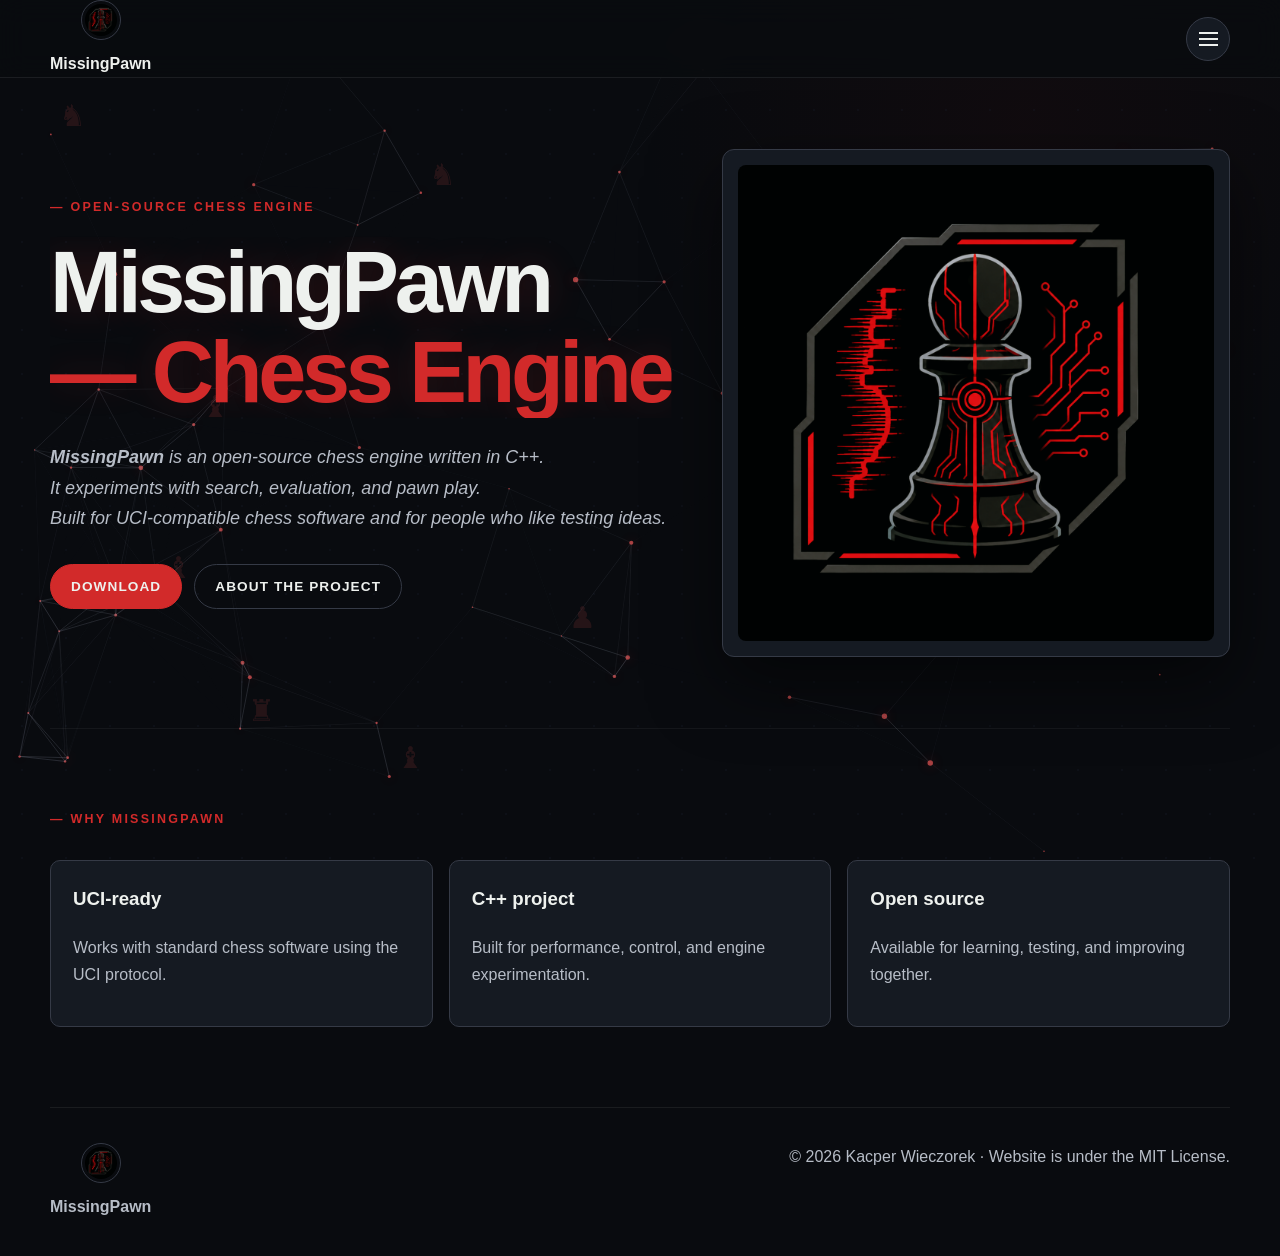
==== commit 45c312f5: "mini info fix" ====
--- a/index.html
+++ b/index.html
@@ -85,7 +85,7 @@
     </main>
     <footer class="site-footer">
         <div class="brand"><img src="assets/missingpawn-logo.png" width="1024" height="1024" alt="Logo"><span>MissingPawn</span></div>
-        <div>© 2026 Kacper Wieczorek · Website licensed under the <a href="LICENSE">MIT License</a>.</div>
+        <div>&copy; 2026 Kacper Wieczorek · Website is under the <a href="LICENSE">MIT License</a>.</div>
     </footer>
     <script>const b=document.getElementById('navToggle'),m=document.getElementById('primaryMenu');b.addEventListener('click',()=>{const open=m.classList.toggle('open');b.classList.toggle('open',open);b.setAttribute('aria-expanded',open);b.setAttribute('aria-label',open?'Close menu':'Open menu');});</script>
     <script src="assets/site-effects.js"></script>
